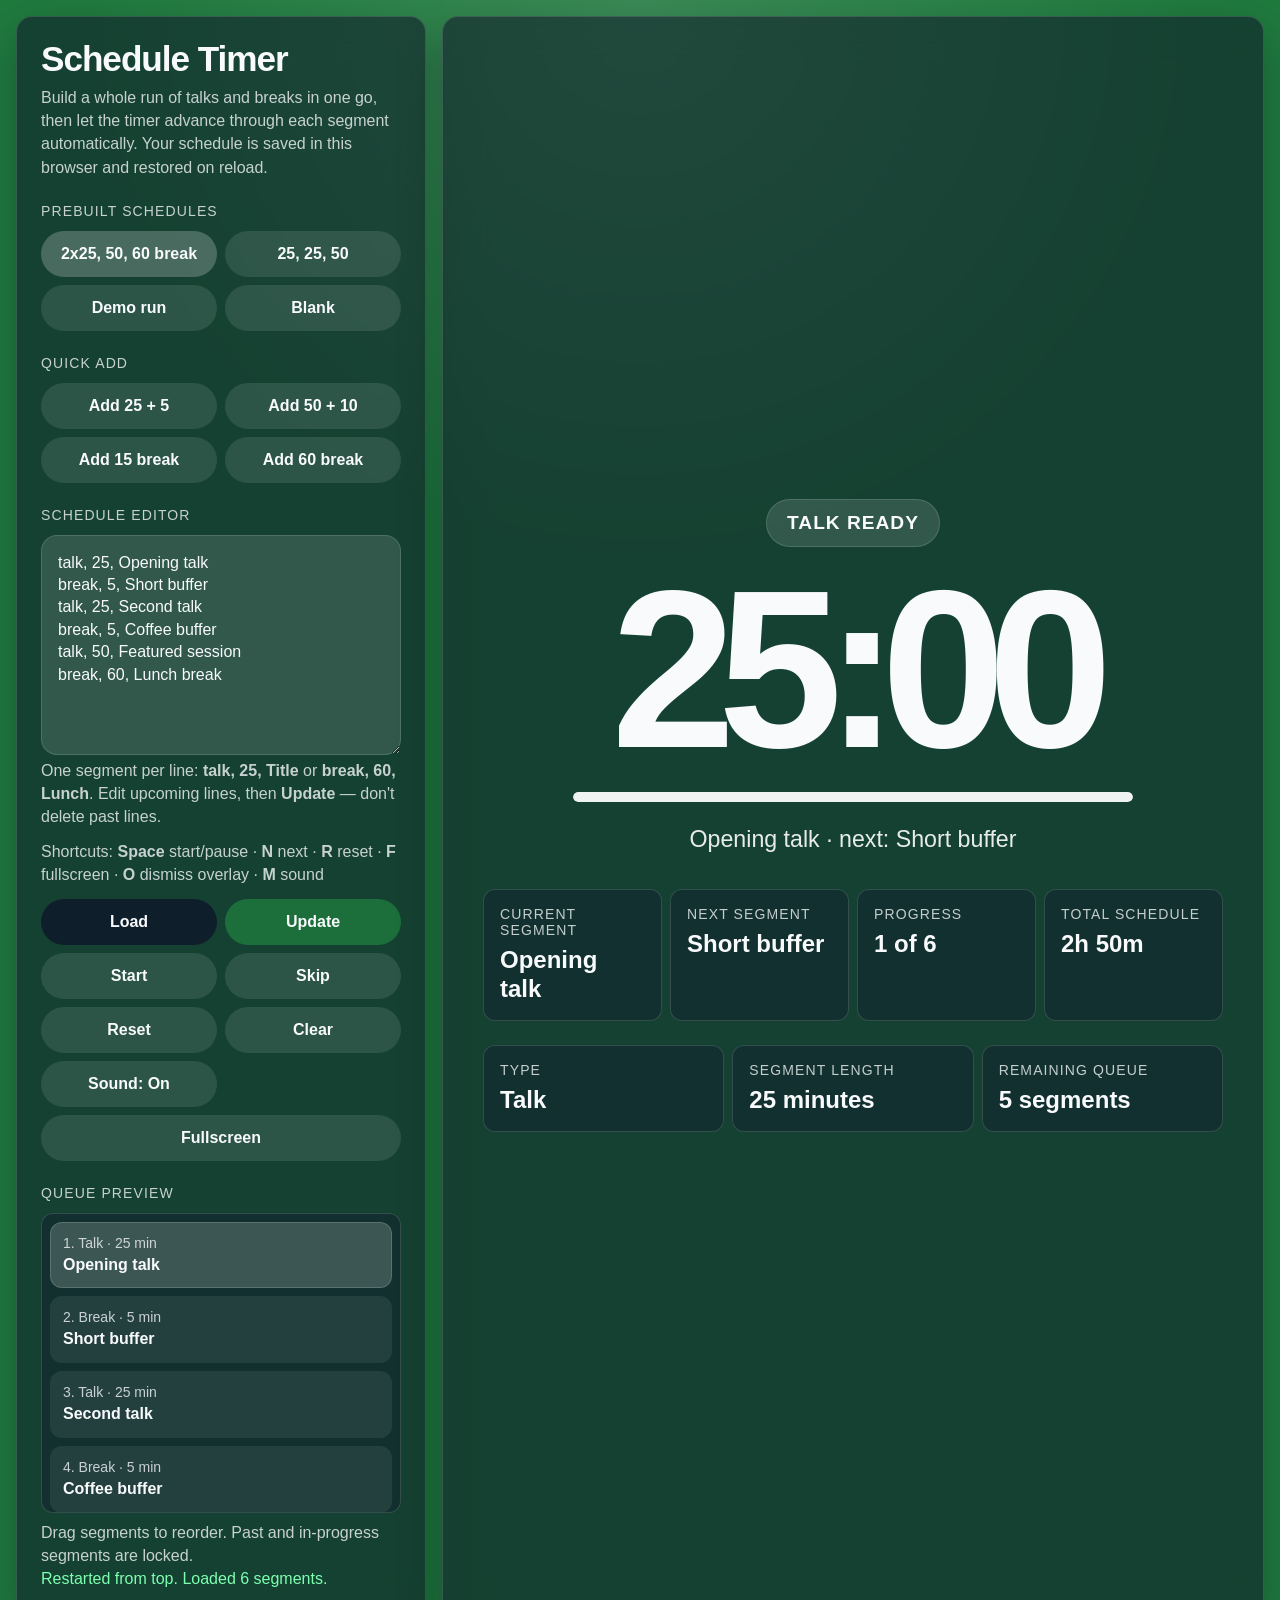
==== index.html @ 6dfa5947 "Split single-file timer into a shareable Pages-ready app Restructure conference_timer_v18.html into " ====
<!DOCTYPE html>
<html lang="en">
<head>
  <meta charset="UTF-8" />
  <meta name="viewport" content="width=device-width, initial-scale=1.0" />
  <meta name="color-scheme" content="dark" />
  <meta name="description" content="A conference session timer: build a run of talks and breaks, then let the countdown advance through each segment automatically." />
  <title>Conference Session Timer</title>
  <link href="https://api.fontshare.com/v2/css?f[]=satoshi@400,500,700,900&display=swap" rel="stylesheet">
  <link rel="stylesheet" href="styles.css">
</head>
<body class="phase-green">
  <main class="app">
    <aside class="panel" aria-label="Schedule controls">
      <section>
        <h1>Schedule Timer</h1>
        <p class="intro">Build a whole run of talks and breaks in one go, then let the timer advance through each segment automatically. Your schedule is saved in this browser and restored on reload.</p>
      </section>

      <section>
        <p class="section-label">Prebuilt schedules</p>
        <div class="preset-grid">
          <button class="schedule-preset active" data-preset="sample">2x25, 50, 60 break</button>
          <button class="schedule-preset" data-preset="standard">25, 25, 50</button>
          <button class="schedule-preset" data-preset="short-demo">Demo run</button>
          <button class="schedule-preset" data-preset="blank">Blank</button>
        </div>
      </section>

      <section>
        <p class="section-label">Quick add</p>
        <div class="quick-grid">
          <button id="add25">Add 25 + 5</button>
          <button id="add50">Add 50 + 10</button>
          <button id="addBreak15">Add 15 break</button>
          <button id="addBreak60">Add 60 break</button>
        </div>
      </section>

      <section>
        <p class="section-label">Schedule editor</p>
        <textarea id="scheduleInput" spellcheck="false"></textarea>
        <p class="helper">
          One segment per line: <strong>talk, 25, Title</strong> or <strong>break, 60, Lunch</strong>. Edit upcoming lines, then <strong>Update</strong> — don't delete past lines.
        </p>
        <p class="helper" style="margin-top: var(--space-3);">
          Shortcuts: <strong>Space</strong> start/pause · <strong>N</strong> next · <strong>R</strong> reset · <strong>F</strong> fullscreen · <strong>O</strong> dismiss overlay · <strong>M</strong> sound
        </p>
        <div class="button-grid" style="margin-top: var(--space-3);">
          <button id="loadSchedule" class="primary">Load</button>
          <button id="updateLive" class="update">Update</button>
          <button id="startPause">Start</button>
          <button id="skip">Skip</button>
          <button id="reset">Reset</button>
          <button id="clearSchedule">Clear</button>
          <button id="soundToggle">Sound: On</button>
          <button id="fullscreen" class="wide">Fullscreen</button>
        </div>
      </section>

      <section>
        <p class="section-label">Queue preview</p>
        <div id="scheduleList" class="schedule-list"></div>
        <p class="helper" style="margin-top: var(--space-2);">Drag segments to reorder. Past and in-progress segments are locked.</p>
        <p id="validationMessage" class="hint">Schedule loaded.</p>
      </section>
    </aside>

    <section class="display" aria-label="Main countdown display">
      <div class="display-inner">
        <div id="statusPill" class="status-pill">Talk ready</div>
        <p id="timeLeft" class="time" aria-live="off">25:00</p>
        <div class="progress-bar" aria-hidden="true"><div id="progressFill" class="progress-fill"></div></div>
        <div id="subline" class="subline">Opening talk · next: Short buffer</div>

        <div class="summary-grid">
          <article class="summary-card">
            <span>Current segment</span>
            <strong id="currentSegment">Opening talk</strong>
          </article>
          <article class="summary-card">
            <span>Next segment</span>
            <strong id="nextSegment">Short buffer</strong>
          </article>
          <article class="summary-card">
            <span>Progress</span>
            <strong id="progressInfo">1 of 6</strong>
          </article>
          <article class="summary-card">
            <span>Total schedule</span>
            <strong id="totalDuration">2h 50m</strong>
          </article>
        </div>

        <div class="meta-grid">
          <article class="meta-card">
            <span>Type</span>
            <strong id="segmentType">Talk</strong>
          </article>
          <article class="meta-card">
            <span>Segment length</span>
            <strong id="segmentLength">25 minutes</strong>
          </article>
          <article class="meta-card">
            <span>Remaining queue</span>
            <strong id="remainingQueue">5 segments</strong>
          </article>
        </div>
      </div>
    </section>
  </main>

  <!-- Full-screen wrap overlay (kept out of .display so position:fixed covers the viewport) -->
  <div id="wrapOverlay" class="wrap-overlay" aria-live="assertive" aria-atomic="true">
    <div class="wrap-overlay-inner">
      <div class="wrap-title">WRAP IT UP!!!</div>
      <div id="wrapTimer" class="wrap-timer">00:00</div>
          <div class="wrap-dismiss">Press O or click to dismiss</div>
    </div>
  </div>

  <script src="app.js"></script>
</body>
</html>
---- styles.css ----
:root {
  --text-xs: clamp(0.75rem, 0.7rem + 0.25vw, 0.875rem);
  --text-sm: clamp(0.875rem, 0.8rem + 0.35vw, 1rem);
  --text-base: clamp(1rem, 0.95rem + 0.25vw, 1.125rem);
  --text-lg: clamp(1.125rem, 1rem + 0.75vw, 1.5rem);
  --text-xl: clamp(1.5rem, 1.2rem + 1.25vw, 2.25rem);
  --space-1: 0.25rem;
  --space-2: 0.5rem;
  --space-3: 0.75rem;
  --space-4: 1rem;
  --space-5: 1.25rem;
  --space-6: 1.5rem;
  --space-8: 2rem;
  --space-10: 2.5rem;
  --space-12: 3rem;
  --radius-md: 0.75rem;
  --radius-lg: 1rem;
  --radius-full: 9999px;
  --font-body: 'Satoshi', 'Inter', sans-serif;
  --line: rgba(255,255,255,0.14);
  --glass: rgba(15,23,42,0.38);
  --glass-strong: rgba(15,23,42,0.56);
  --text: #f8fafc;
  --muted: rgba(248,250,252,0.78);
  --green: #1f7a3e;
  --yellow: #d8a413;
  --orange: #d96b19;
  --red: #ba1e28;
  --transition: 180ms cubic-bezier(0.16, 1, 0.3, 1);
  --shadow: 0 18px 45px rgba(2, 6, 23, 0.28);
}

* { box-sizing: border-box; }
html, body { margin: 0; min-height: 100%; }
body {
  min-height: 100dvh;
  font-family: var(--font-body);
  color: var(--text);
  background: var(--green);
  transition: background 400ms ease;
  padding: var(--space-4);
}

body.phase-green  { background: radial-gradient(circle at top, rgba(255,255,255,0.12), transparent 32%), var(--green); }
body.phase-yellow { background: radial-gradient(circle at top, rgba(255,255,255,0.12), transparent 32%), var(--yellow); }
body.phase-orange { background: radial-gradient(circle at top, rgba(255,255,255,0.12), transparent 32%), var(--orange); }
body.phase-red    { background: radial-gradient(circle at top, rgba(255,255,255,0.12), transparent 32%), var(--red); }
body.phase-blink-a { background: var(--red); }
body.phase-blink-b { background: var(--yellow); }

.app {
  width: min(1280px, 100%);
  margin: 0 auto;
  display: grid;
  grid-template-columns: 410px 1fr;
  gap: var(--space-4);
  min-height: calc(100dvh - 2rem);
}

.panel,
.display {
  background: var(--glass-strong);
  border: 1px solid var(--line);
  border-radius: var(--radius-lg);
  box-shadow: var(--shadow);
  backdrop-filter: blur(18px);
}

.panel {
  padding: var(--space-6);
  display: flex;
  flex-direction: column;
  gap: var(--space-6);
  overflow-y: auto;
}

h1 {
  margin: 0 0 var(--space-2);
  font-size: var(--text-xl);
  line-height: 1.05;
  font-weight: 900;
  letter-spacing: -0.03em;
}

.intro, .hint, .helper {
  margin: 0;
  font-size: var(--text-sm);
  color: var(--muted);
  line-height: 1.45;
}

#validationMessage.success { color: #7dffb0; }
#validationMessage.error   { color: #ff9d9d; }

.section-label {
  margin: 0 0 var(--space-3);
  font-size: var(--text-xs);
  text-transform: uppercase;
  letter-spacing: 0.08em;
  color: var(--muted);
}

.preset-grid, .button-grid, .quick-grid,
.meta-grid, .summary-grid { display: grid; gap: var(--space-2); }

.preset-grid, .button-grid, .quick-grid {
  grid-template-columns: repeat(2, minmax(0, 1fr));
}

button, textarea, input, select { font: inherit; color: var(--text); }

button {
  min-height: 46px;
  border-radius: var(--radius-full);
  border: 0;
  padding: 0 var(--space-4);
  background: rgba(255,255,255,0.1);
  font-size: var(--text-sm);
  font-weight: 700;
  cursor: pointer;
  transition: transform var(--transition), background var(--transition), opacity var(--transition);
}

button:hover  { transform: translateY(-1px); }
button.active { background: rgba(255,255,255,0.22); }
button.primary { background: rgba(15,23,42,0.82); }
button.update { background: rgba(31, 122, 62, 0.8); }
button.update:hover { background: rgba(31, 122, 62, 1); }
button.wide   { grid-column: 1 / -1; }

textarea {
  width: 100%;
  min-height: 220px;
  border-radius: var(--radius-lg);
  border: 1px solid rgba(255,255,255,0.14);
  background: rgba(255,255,255,0.12);
  padding: var(--space-4);
  resize: vertical;
  line-height: 1.4;
}

.display {
  padding: clamp(var(--space-6), 4vw, var(--space-10));
  display: grid;
  align-items: center;
  position: relative;
  overflow: hidden;
}

.display-inner {
  width: 100%;
  display: grid;
  gap: var(--space-6);
  justify-items: center;
  text-align: center;
  position: relative;
}

.status-pill {
  min-height: 48px;
  display: inline-flex;
  align-items: center;
  justify-content: center;
  padding: 0 var(--space-5);
  border-radius: var(--radius-full);
  border: 1px solid rgba(255,255,255,0.14);
  background: rgba(255,255,255,0.12);
  font-size: clamp(1rem, 1vw + 0.9rem, 1.2rem);
  font-weight: 700;
  text-transform: uppercase;
  letter-spacing: 0.05em;
  transition: opacity 180ms ease;
}

.time {
  margin: 0;
  font-size: clamp(5rem, 18vw, 14rem);
  line-height: 0.88;
  letter-spacing: -0.08em;
  font-weight: 900;
  font-variant-numeric: tabular-nums lining-nums;
}

.progress-bar {
  width: min(560px, 100%);
  height: 10px;
  border-radius: var(--radius-full);
  background: rgba(255,255,255,0.14);
  overflow: hidden;
}

.progress-fill {
  height: 100%;
  width: 100%;
  border-radius: var(--radius-full);
  background: rgba(255,255,255,0.92);
  transition: width 500ms linear;
}

.subline {
  font-size: clamp(1rem, 1.2vw + 0.9rem, 1.45rem);
  color: rgba(255,255,255,0.9);
  transition: opacity 180ms ease;
}

.summary-grid {
  width: 100%;
  grid-template-columns: repeat(4, minmax(0, 1fr));
  margin-top: var(--space-3);
  transition: opacity 180ms ease;
}

.summary-card, .meta-card, .schedule-list {
  background: var(--glass);
  border: 1px solid var(--line);
  border-radius: var(--radius-md);
}

.summary-card, .meta-card {
  padding: var(--space-4);
  text-align: left;
}

.summary-card span, .meta-card span {
  display: block;
  margin-bottom: var(--space-2);
  font-size: var(--text-xs);
  text-transform: uppercase;
  letter-spacing: 0.08em;
  color: var(--muted);
}

.summary-card strong, .meta-card strong {
  display: block;
  font-size: var(--text-lg);
  line-height: 1.2;
}

.schedule-list {
  max-height: 300px;
  overflow: auto;
  padding: var(--space-2);
  display: grid;
  gap: var(--space-2);
}

.schedule-row {
  border-radius: var(--radius-md);
  padding: var(--space-3);
  display: grid;
  gap: var(--space-1);
  background: rgba(255,255,255,0.08);
  border: 1px solid transparent;
  text-align: left;
}

.schedule-row.active {
  background: rgba(255,255,255,0.18);
  border-color: rgba(255,255,255,0.16);
}

.schedule-row small  { color: var(--muted); font-size: var(--text-xs); }
.schedule-row strong { font-size: var(--text-sm); line-height: 1.3; }

.schedule-row[draggable] { cursor: grab; }
.schedule-row[draggable]:active { cursor: grabbing; }
.schedule-row.dragging { opacity: 0.4; }
.schedule-row.drag-over-top { border-top: 2px solid rgba(255,255,255,0.85); }
.schedule-row.drag-over-bottom { border-bottom: 2px solid rgba(255,255,255,0.85); }

.meta-grid {
  width: 100%;
  grid-template-columns: repeat(3, minmax(0, 1fr));
  transition: opacity 180ms ease;
}

/* ── Wrap overlay ── */
.wrap-overlay {
  position: fixed;
  inset: 0;
  z-index: 9999;
  display: grid;
  place-items: center;
  padding: 2rem;
  background: var(--red);
  opacity: 0;
  pointer-events: none;
  transform: scale(0.98);
  transition: opacity 180ms ease, transform 180ms ease, background 180ms ease;
}

.wrap-overlay.visible {
  opacity: 1;
  pointer-events: auto;
  transform: scale(1);
}

.wrap-overlay-inner {
  text-align: center;
  max-width: 100%;
  display: flex;
  flex-direction: column;
  align-items: center;
  gap: 1.5rem;
}

.wrap-title {
  font-size: clamp(6rem, 18vw, 24rem);
  line-height: 0.9;
  font-weight: 900;
  letter-spacing: -0.08em;
  text-transform: uppercase;
  color: #fff;
  -webkit-text-stroke: 8px rgba(0, 0, 0, 0.35);
  text-shadow:
    0 4px 0 rgba(0, 0, 0, 0.25),
    0 0 20px rgba(0, 0, 0, 0.2),
    0 0 60px rgba(0, 0, 0, 0.2);
}

.wrap-timer {
  font-size: clamp(4rem, 12vw, 10rem);
  line-height: 0.9;
  font-weight: 900;
  letter-spacing: -0.08em;
  font-variant-numeric: tabular-nums lining-nums;
  color: rgba(255,255,255,0.92);
  text-shadow: 0 2px 0 rgba(0,0,0,0.2), 0 0 30px rgba(0,0,0,0.15);
}

.wrap-dismiss {
  font-size: clamp(0.9rem, 1.5vw, 1.2rem);
  font-weight: 700;
  letter-spacing: 0.06em;
  text-transform: uppercase;
  color: rgba(255,255,255,0.6);
}

body.wrap-mode .panel,
body.wrap-mode .status-pill,
body.wrap-mode .subline,
body.wrap-mode .summary-grid,
body.wrap-mode .meta-grid {
  opacity: 0.06;
  pointer-events: none;
  transition: opacity 180ms ease;
}

body.wrap-mode .time,
body.wrap-mode .progress-bar {
  opacity: 0.06;
  transition: opacity 180ms ease;
}

/* Wide screens: display as the hero on the left; controls become a spacious
   two-column card grid on the right, fixed to the viewport height so the
   main window never scrolls. */
@media (min-width: 1500px) {
  body { padding: var(--space-3); }

  .app {
    width: min(1920px, 100%);
    height: calc(100dvh - 1.5rem);
    grid-template-columns: 0.85fr 1.15fr;
    grid-template-areas: "display panel";
  }

  .display {
    grid-area: display;
    align-content: center;
  }

  .panel {
    grid-area: panel;
    display: grid;
    grid-template-columns: repeat(2, minmax(0, 1fr));
    grid-template-areas:
      "header  header"
      "presets editor"
      "quick   editor"
      "queue   editor";
    gap: var(--space-4) var(--space-6);
    align-items: stretch;
    padding: var(--space-5);
    overflow-y: auto;
  }

  .panel > section {
    background: var(--glass);
    border: 1px solid var(--line);
    border-radius: var(--radius-md);
    padding: var(--space-4) var(--space-5);
  }

  .panel .section-label { margin-bottom: var(--space-2); }

  .panel > section:nth-child(1) {
    grid-area: header;
    display: flex;
    align-items: center;
    gap: var(--space-8);
  }
  .panel > section:nth-child(1) h1 { margin: 0; white-space: nowrap; }
  .panel > section:nth-child(1) .intro { display: none; }

  .panel > section:nth-child(2) { grid-area: presets; }
  .panel > section:nth-child(3) { grid-area: quick; }

  .panel > section:nth-child(4) {
    grid-area: editor;
    display: flex;
    flex-direction: column;
  }
  .panel > section:nth-child(4) textarea { flex: 1; min-height: 90px; }
  .panel > section:nth-child(4) .button-grid { grid-template-columns: repeat(4, minmax(0, 1fr)); }
  .panel .button-grid button { padding: 0 var(--space-2); white-space: nowrap; min-height: 40px; }

  .panel > section:nth-child(5) {
    grid-area: queue;
    display: flex;
    flex-direction: column;
  }
  .panel > section:nth-child(5) .schedule-list { flex: 1; max-height: 260px; }
  .panel .schedule-row { padding: var(--space-2); }
}

@media (max-width: 1080px) {
  .app { grid-template-columns: 1fr; }
  .summary-grid, .meta-grid { grid-template-columns: 1fr; }
}

@media (max-width: 560px) {
  .preset-grid, .button-grid, .quick-grid { grid-template-columns: 1fr; }
  textarea { min-height: 180px; }
  .wrap-title { font-size: clamp(4rem, 22vw, 10rem); }
}
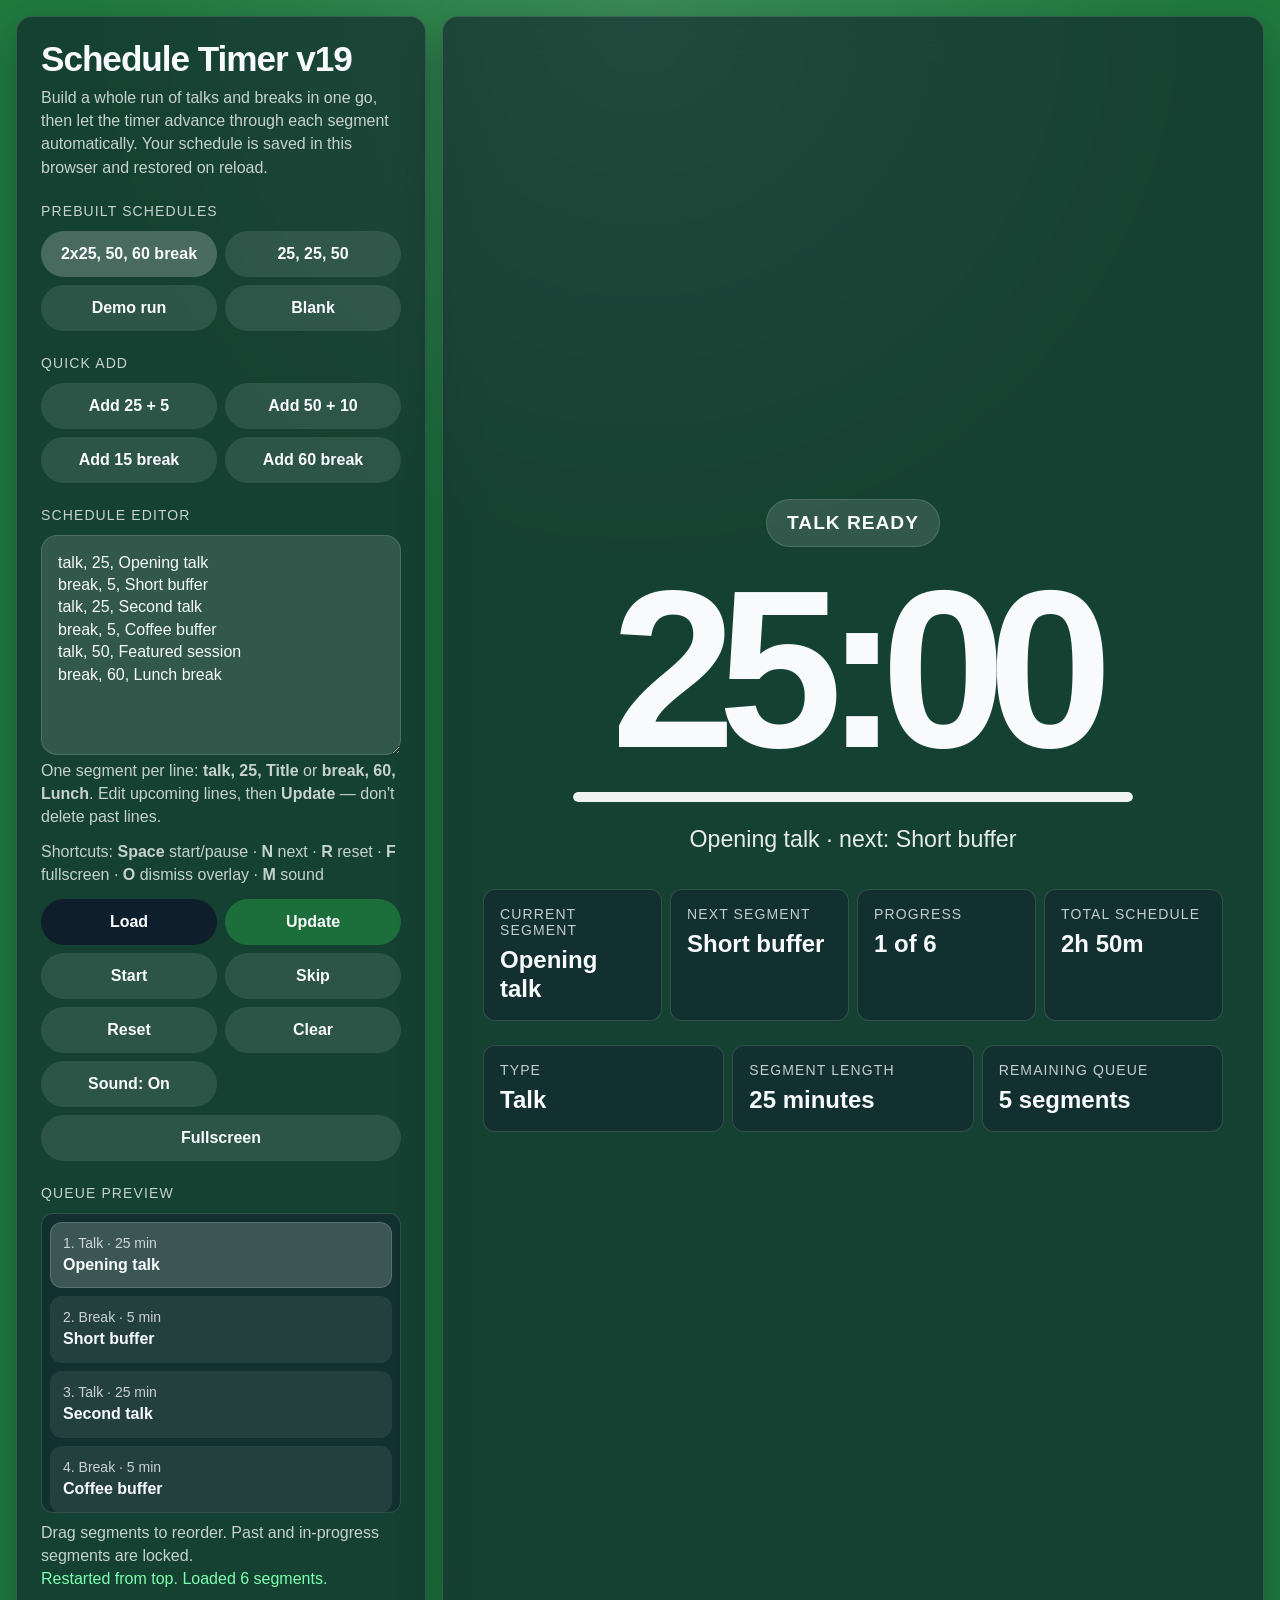
==== commit c83579d6: "Add version to page title and h1; update credential helpers Display VERSION constant (v19) in browse" ====
--- a/index.html
+++ b/index.html
@@ -5,7 +5,7 @@
   <meta name="viewport" content="width=device-width, initial-scale=1.0" />
   <meta name="color-scheme" content="dark" />
   <meta name="description" content="A conference session timer: build a run of talks and breaks, then let the countdown advance through each segment automatically." />
-  <title>Conference Session Timer</title>
+  <title>Conference Timer</title>
   <link href="https://api.fontshare.com/v2/css?f[]=satoshi@400,500,700,900&display=swap" rel="stylesheet">
   <link rel="stylesheet" href="styles.css">
 </head>
